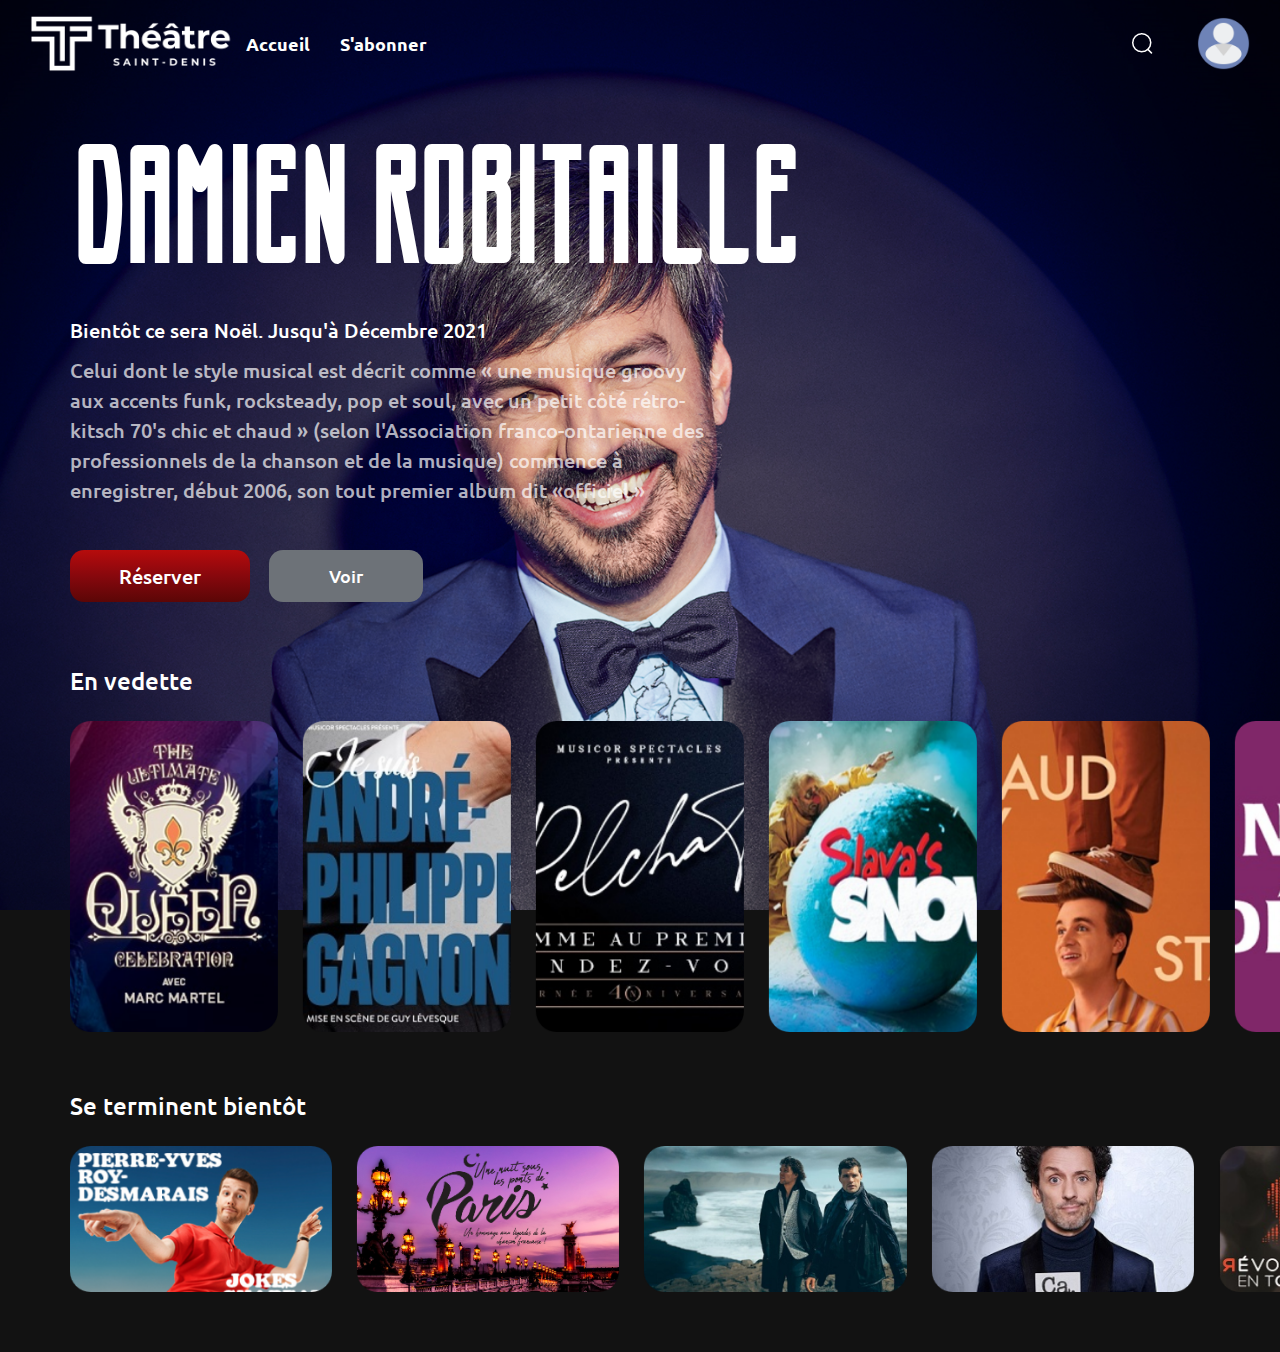
==== index.html @ 953f751d "upload initial des fichiers" ====
<!doctype html>
<html lang="en">

<head>
    <!-- Required meta tags -->
    <meta charset="utf-8">
    <meta name="viewport" content="width=device-width, initial-scale=1, shrink-to-fit=no">
    <!-- Style  CSS -->
    <link rel="stylesheet" href="css/bootstrap.min.css">
    <link rel="stylesheet" href="css/swiper-bundle.min.css" />
    <link rel="stylesheet" href="css/style.css">
    <link rel="stylesheet" href="css/responsive.css">
    <title> INDEX </title>
</head>

<body>
    <section class="header_wrepp">
        <header>
            <div class="logo_box">
                <a href="#.">
                    <img src="images/logo.png" alt="">
                </a>
                <div class="menubar">
                    <ul>
                        <li>
                            <a href="index.html">Accueil</a>
                        </li>
                        <li>
                            <a href="pricing.html">S'abonner</a>
                        </li>
                    </ul>
                </div>
            </div>
            <div class="search_box">
                <a href="#." class="search"><img src="images/search.png" alt=""></a>
                <a href="#."><img src="images/user.png" alt=""></a>
            </div>
        </header>
        <div class="banner_wrepp">
            <h1>Damien Robitaille</h1>
            <h2>Bientôt ce sera Noël. Jusqu'à Décembre 2021</h2>
            <p>Celui dont le style musical est décrit comme « une musique groovy aux accents funk, rocksteady, pop et soul, avec un petit côté rétro-kitsch 70's chic et chaud » (selon l'Association franco-ontarienne des professionnels de la chanson et de
                la musique) commence à enregistrer, début 2006, son tout premier album dit «officiel »</p>
            <div class="banner_btn">
                <a href="cart.html" class="btn btn-danger">Réserver</a>
                <a href="#." class="btn btn-dark">Voir</a>
            </div>
        </div>
        <div class="slider_wrepp1">
            <h2>En vedette</h2>
            <div class="swiper mySwiper">
                <div class="swiper-wrapper">
                    <div class="swiper-slide">
                        <a href="cart.html"><img src="images/QueenCelebration.png" alt=""></a>
                    </div>
                    <div class="swiper-slide">
                        <a href="cart.html"><img src="images/PhilippeGagnon.png" alt=""></a>
                    </div>
                    <div class="swiper-slide">
                        <a href="cart.html"><img src="images/MarioPelchat.png" alt=""></a>
                    </div>
                    <div class="swiper-slide">
                        <a href="cart.html"><img src="images/SlavaSnowshow.png" alt=""></a>
                    </div>
                    <div class="swiper-slide">
                        <a href="cart.html"><img src="images/ArnaudSoly.png" alt=""></a>
                    </div>
                    <div class="swiper-slide">
                        <a href="cart.html"><img src="images/Nuitsdladprime.png" alt=""></a>
                    </div>
                </div>
            </div>
        </div>
        <div class="slider_wrepp1">
            <h2>Se terminent bientôt</h2>
            <div class="swiper mySwiper2">
                <div class="swiper-wrapper">
                    <div class="swiper-slide">
                        <a href="cart.html"><img src="images/PYRD.png" alt=""></a>
                    </div>
                    <div class="swiper-slide">
                        <a href="cart.html"><img src="images/UNSLPP.png" alt=""></a>
                    </div>
                    <div class="swiper-slide">
                        <a href="cart.html"><img src="images/ForKingAndCountry.png" alt=""></a>
                    </div>
                    <div class="swiper-slide">
                        <a href="cart.html"><img src="images/AndrSauva.png" alt=""></a>
                    </div>
                    <div class="swiper-slide">
                        <a href="cart.html"><img src="images/RvolutionEn tourne.png" alt=""></a>
                    </div>
                </div>
            </div>
        </div>
    </section>
    <script src="js/jquery-3.5.1.slim.min.js"></script>
    <script src="js/swiper-bundle.min.js"></script>
    <script src="js/bootstrap.bundle.min.js"></script>
    <script src="js/custom.js"></script>
</body>

</html>
---- css/style.css ----
@import url('https://fonts.googleapis.com/css2?family=Lato:wght@100;300;400;700;900&family=Ubuntu:wght@300;400;500;700&display=swap');
html {
    scroll-behavior: smooth;
}

body {
    background: #121212;
    font-family: 'Ubuntu', sans-serif;
    color: #fff;
    font-size: 16px;
}

@font-face {
    font-family: 'CF Showbizz PERSONAL';
    src: url('../fonts/CFShowbizzPERSONAL-Regular.eot');
    src: url('../fonts/CFShowbizzPERSONAL-Regular.eot?#iefix') format('embedded-opentype'), url('../fonts/CFShowbizzPERSONAL-Regular.woff2') format('woff2'), url('../fonts/CFShowbizzPERSONAL-Regular.woff') format('woff'), url('../fonts/CFShowbizzPERSONAL-Regular.ttf') format('truetype'), url('../fonts/CFShowbizzPERSONAL-Regular.svg#CFShowbizzPERSONAL-Regular') format('svg');
    font-weight: normal;
    font-style: normal;
    font-display: swap;
}

@font-face {
    font-family: 'Leelawadee';
    src: url('../fonts/Leelawadee.eot');
    src: url('../fonts/Leelawadee.eot?#iefix') format('embedded-opentype'), url('../fonts/Leelawadee.woff2') format('woff2'), url('../fonts/Leelawadee.woff') format('woff'), url('../fonts/Leelawadee.ttf') format('truetype'), url('../fonts/Leelawadee.svg#Leelawadee') format('svg');
    font-weight: normal;
    font-style: normal;
    font-display: swap;
}

a.active,
a:focus,
button:focus,
button.active {
    outline: none;
}

a {
    text-decoration: none;
}

.btn:focus {
    box-shadow: none !important;
}

a:focus,
a:hover,
a:active {
    outline: 0;
    box-shadow: none;
}

a:focus,
a:hover {
    text-decoration: none;
}

h1,
h2,
h3,
h4,
h5,
h6 {
    margin-bottom: 0;
}

a {
    text-decoration: none;
    transition: all .5s ease-in-out;
}

a:hover {
    text-decoration: none;
}

ul,
ol {
    margin: 0;
    padding: 0;
    list-style: none;
}

ul li {
    list-style: none;
}

p {
    margin: 0;
}

input:focus,
select:focus,
textarea:focus {
    outline: none;
}

img {
    border-style: none;
    display: inline-block;
    max-width: 100%;
    height: auto;
}

.header_wrepp {
    background: url(../images/banner.png) no-repeat top center;
    background-size: 100% auto;
}

header {
    display: flex;
    align-items: center;
    justify-content: space-between;
    padding: 15px 30px;
}

header .logo_box {
    display: flex;
    align-items: center;
}

header .logo_box .menubar ul {
    display: flex;
}

header .logo_box .menubar ul li {
    font-size: 18px;
    font-weight: 600;
    margin: 0px 15px;
}

header .logo_box .menubar ul li a {
    color: #fff;
}

header .logo_box .menubar ul li a:hover {
    color: #B60C0C;
}

.search_box a {
    display: inline-block;
}

.search_box .search {
    margin-right: 40px;
}

.banner_wrepp {
    padding: 40px 70px 65px;
}

.banner_wrepp h1 {
    font-size: 120px;
    line-height: 168px;
    color: #fff;
    margin-bottom: 20px;
    font-family: 'CF Showbizz PERSONAL';
}

.banner_wrepp h2 {
    font-size: 20px;
    font-weight: 500;
    line-height: 30px;
    margin-bottom: 10px;
    max-width: 640px;
    color: #fff;
}

.banner_wrepp p {
    font-size: 20px;
    font-weight: 500;
    margin-bottom: 45px;
    line-height: 30px;
    max-width: 640px;
    color: rgba(255, 255, 255, 0.7);
}

.banner_wrepp .banner_btn .btn-danger {
    width: 180px;
    line-height: 52px;
    font-weight: 500;
    font-size: 20px;
    text-align: center;
    color: #fff;
    border: none;
    margin-right: 15px;
    padding: 0;
    border-radius: 14px;
    background-image: linear-gradient(to bottom, #b60c0c, #9f090d, #87080d, #71070a, #5b0606);
}

.banner_wrepp .banner_btn .btn-dark {
    width: 154px;
    line-height: 52px;
    font-weight: 500;
    font-size: 18px;
    text-align: center;
    color: #fff;
    padding: 0;
    border: none;
    border-radius: 14px;
    background: #6D7278;
}

.slider_wrepp1 {
    padding-left: 70px;
    padding-bottom: 60px;
}

.slider_wrepp1 h2 {
    font-weight: 500;
    font-size: 24px;
    color: #fff;
    margin-bottom: 25px;
}

.pricing_wrepp {
    background: url(../images/Arrire-plan.png) no-repeat top center;
    background-size: cover;
    padding-bottom: 100px;
}

.pricing_banner {
    padding: 40px 70px 65px;
}

.pricing_banner h1 {
    font-size: 120px;
    line-height: 168px;
    color: #fff;
    position: relative;
    z-index: 9999;
    margin-bottom: 20px;
    font-family: 'CF Showbizz PERSONAL';
}

.pricing_banner h2 {
    font-weight: normal;
    font-size: 31px;
    line-height: 29px;
    text-align: center;
    color: #e02020;
    max-width: 472px;
    text-shadow: 0px 3px 6px rgba(0, 0, 0, 0.83);
}

.pricing_table {
    padding: 40px 0px;
}

.pricing_table .pricing_box {
    background: url(../images/pricebg.png) no-repeat center center;
    background-size: 100% 100%;
    padding: 26px;
}

.pricing_table .pricing_box h2 {
    font-weight: bold;
    font-size: 31px;
    line-height: 29px;
    text-align: center;
    padding-top: 30px;
    color: #4d4d4d;
    padding-bottom: 8px;
}

.pricing_table .pricing_box h6 {
    font-weight: 500;
    font-size: 11px;
    line-height: 27px;
    margin-bottom: 45px;
    text-align: center;
    color: #808080;
}

.pricing_table .pricing_box h3 {
    font-weight: 300;
    font-size: 40px;
    line-height: 28px;
    text-align: center;
    color: #808080;
    margin-bottom: 25px;
}

.pricing_table .pricing_box h3 sub {
    font-size: 12px;
}

.pricing_table .pricing_box hr {
    background: #E6E6E6;
    height: 2px;
    margin: 0;
}

.pricing_table .pricing_box ul {
    margin-bottom: 30px;
}

.pricing_table .pricing_box ul li {
    font-weight: 500;
    font-size: 11px;
    line-height: 13px;
    margin-bottom: 10px;
    display: flex;
    align-items: center;
    text-align: left;
    color: #6d7278;
}

.pricing_table .pricing_box ul li .circle1 {
    background: #808080;
    width: 9px;
    display: inline-block;
    margin-right: 10px;
    height: 9px;
    border-radius: 100%;
}

.pricing_table .pricing_box ul li .circle2 {
    border: 1px solid #808080;
    width: 9px;
    display: inline-block;
    margin-right: 10px;
    height: 9px;
    border-radius: 100%;
}

.pricing_table .pricing_box .btn-dark {
    width: 147.73px;
    display: block;
    margin: auto;
    line-height: 45.36px;
    border-radius: 22.68px;
    padding: 0;
    background-image: linear-gradient(to bottom, #bbbbbb, #9f9f9f, #848484, #696969, #505050);
    border: none;
    font-weight: bold;
    font-size: 18px;
    text-align: center;
    color: #fff;
}

.pricing_table .swiper-slide-active .pricing_box {
    background: url(../images/pricingbgactive.png) no-repeat center center;
    background-size: 100% 100%;
}

.pricing_table .swiper-slide-active .pricing_box h2,
.pricing_table .swiper-slide-active .pricing_box h6,
.pricing_table .swiper-slide-active .pricing_box h3,
.pricing_table .swiper-slide-active .pricing_box ul li {
    color: #fff;
}

.pricing_table .swiper-slide-active .pricing_box .circle1 {
    background: #fff;
}

.pricing_table .swiper-slide-active .pricing_box .circle2 {
    background: #fff;
    border: none;
}

.pricing_table .swiper-slide-active .pricing_box .btn-dark {
    background-image: linear-gradient(to bottom, #b60c0c, #9f090d, #87080d, #71070a, #5b0606);
    color: #fff;
}

.cart_main {
    padding: 0px 70px;
}

.cart_wrepp {
    background: #fffff9;
    filter: drop-shadow(1.5px 2.6px 51px #d5cfd0);
    border-radius: 14px;
    padding: 40px 15px 30px 70px;
}

.cart_wrepp hr {
    background: #00000042;
    margin: 0;
    margin-bottom: 40px;
}

.cart_row {
    display: flex;
    justify-content: space-between;
}

.cart_col1 {}

.cart_col1 .product_img {
    width: 172px;
}

.cart_col1 .product_details {
    padding-left: 20px;
    display: flex;
    align-items: center;
    justify-content: space-between;
}

.product_details_col1 {
    width: 410px;
}

.cart_col1 .product_details h2 {
    font-weight: 500;
    font-size: 30px;
    line-height: 32px;
    text-align: left;
    margin-bottom: 18px;
    color: #000;
}

.cart_col1 .product_details p {
    font-family: 'Leelawadee';
    font-weight: normal;
    font-size: 15px;
    line-height: 18px;
    text-align: left;
    color: #9d9d9d;
    margin-bottom: 45px;
}

.cart_col1 .product_details .g-box {
    display: flex;
    align-items: center;
    max-width: 310px;
    justify-content: space-between;
}

.cart_col1 .product_details .g-box .box1 {
    width: 52px;
    line-height: 40px;
    border: 1px solid #9D9D9D;
    border-radius: 4px;
    font-weight: 500;
    font-size: 30px;
    text-align: center;
    color: #9d9d9d;
}

.cart_col1 .product_details .g-box .box2 {
    width: 90px;
    line-height: inherit;
    border: 1px solid #9D9D9D;
    border-radius: 4px;
    font-weight: 500;
    font-size: 9px;
    text-align: center;
    color: #9d9d9d;
}

.cart_col1 .product_details .g-box h3 {
    font-family: 'Lato', sans-serif;
    font-weight: normal;
    font-size: 30px;
    line-height: 36px;
    text-align: left;
    color: #9d9d9d;
}

.number {
    display: flex;
    flex-direction: column;
}

.number .minus {
    font-family: 'Lato', sans-serif;
    font-weight: normal;
    font-size: 30px;
    line-height: 36px;
    text-align: center;
    cursor: pointer;
    color: #000;
}

.number .plus {
    font-family: 'Lato', sans-serif;
    font-weight: normal;
    font-size: 30px;
    line-height: 36px;
    text-align: center;
    color: #000;
    cursor: pointer;
    margin-bottom: 10px;
}

.number input {
    width: 40px;
    height: 40px;
    border-radius: 4px;
    border: 1px solid #000;
    font-family: 'Lato', sans-serif;
    font-weight: normal;
    font-size: 30px;
    text-align: center;
    color: #000;
    margin-bottom: 10px;
}

.number input::placeholder {
    color: #000;
}

.cross {
    border-radius: 4px;
    width: 30px;
    line-height: 30px;
    border: 1px solid #000;
    font-weight: 500;
    font-size: 15px;
    text-align: center;
    color: #000;
}

.cross a {
    color: #000;
}

.product_details_col2 {
    display: flex;
    align-items: center;
    justify-content: space-between;
    width: 160px;
}

.cart_col2 {
    max-width: 272px;
    border-radius: 5px;
    border: 1px solid #000000;
    padding: 20px 15px;
}

.cart_col2 h2 {
    font-weight: 500;
    font-size: 30px;
    line-height: 30px;
    text-align: center;
    color: #000;
    margin-bottom: 20px;
}

.cart_col2 .visa_card {
    border-radius: 5px;
    background: #9d9d9d;
    padding: 10px 12px;
}

.card_number {
    padding: 20px 0px;
    display: flex;
    justify-content: space-between;
    align-items: center;
}

.card_number span {
    font-family: 'Lato', sans-serif;
    font-weight: normal;
    font-size: 15px;
    line-height: 18px;
    text-align: left;
    color: #fff;
}

.dub_box {
    display: flex;
    justify-content: space-between;
    align-items: center;
}

.dub_box span {
    font-family: 'Lato', sans-serif;
    font-weight: normal;
    font-size: 15px;
    line-height: 18px;
    text-align: left;
    color: #fff;
}

.changer {
    font-family: 'Lato', sans-serif;
    font-weight: normal;
    font-size: 15px;
    line-height: 18px;
    text-align: center;
    color: #000;
    padding: 15px 0px;
    border-bottom: 1px solid #00000042;
}

.paypal {
    font-family: 'Lato', sans-serif;
    font-weight: normal;
    font-size: 15px;
    line-height: 18px;
    text-align: center;
    color: #000;
    padding: 15px 0px;
    border-bottom: 1px solid #00000042;
}

.paypal img {
    display: inline-block;
    margin-top: 20px;
}

.sous_box {
    padding-top: 40px;
    text-align: center;
}

.sous_box p {
    font-family: 'Lato', sans-serif;
    font-weight: normal;
    font-size: 15px;
    line-height: 18px;
    text-align: center;
    color: #000;
    margin-bottom: 15px;
}

.sous_box h3 {
    font-family: 'Lato', sans-serif;
    font-weight: normal;
    font-size: 30px;
    line-height: 36px;
    text-align: center;
    color: #000;
    margin-bottom: 15px;
}

.sous_box .btn-danger {
    width: 170px;
    line-height: 52px;
    font-family: 'Lato', sans-serif;
    font-weight: normal;
    font-size: 15px;
    text-align: center;
    color: #fff;
    border: none;
    padding: 0;
    border-radius: 5px;
    background-image: linear-gradient(to bottom, #b60c0c, #9f090d, #87080d, #71070a, #5b0606);
}

.total_box {
    display: flex;
    align-items: center;
    justify-content: space-between;
}

.total_box .btn-dark {
    width: 172px;
    line-height: 40px;
    border-radius: 5px;
    display: block;
    padding: 0;
    background-image: linear-gradient(to bottom, #bbbbbb, #9f9f9f, #848484, #696969, #505050);
    border: none;
    font-weight: bold;
    font-size: 18px;
    text-align: center;
    color: #fff;
}

.total_box h4 {
    font-family: 'Lato', sans-serif;
    font-weight: normal;
    font-size: 30px;
    line-height: 36px;
    color: #000;
}

.total_box h4 span {
    font-size: 15px;
    line-height: 18px;
}

.mobile_payment {
    display: none;
}

.cart_mobile_wrepp {
    display: none;
}
---- css/responsive.css ----
@media (max-width:1320.98px) {
        .cart_wrepp {
            padding: 15px;
        }
        .cart_wrepp hr {
            display: none;
        }
        .cart_col1 .product_img {
            width: 120px;
        }
        .product_details_col1 {
            width: 260px;
        }
        .product_details_col2 {
            width: 110px;
        }
        .cart_col2 {
            padding: 10px;
            max-width: 230px;
        }
        .cart_col1 .product_details p {
            margin-bottom: 20px;
        }
        .cart_col1 .product_details h2 {
            font-size: 20px;
            line-height: 25px;
            margin-bottom: 10px;
        }
        .cart_col1 .product_details .g-box h3 {
            font-size: 20px;
            line-height: 30px;
        }
        .total_box h4 {
            font-size: 20px;
            line-height: 30px;
        }
        .total_box h4 span {
            font-size: 12px;
        }
        .sous_box h3 {
            font-size: 20px;
            line-height: 30px;
            margin-bottom: 15px;
        }
        .cart_col2 h2 {
            font-size: 20px;
            line-height: 30px;
        }
    }
    
    @media (max-width:991.98px) {
        .banner_wrepp {
            padding: 40px 25px 30px;
        }
        .slider_wrepp1 {
            padding-left: 25px;
            padding-bottom: 30px;
        }
        .header_wrepp {
            background-size: cover;
        }
        .swiper-slide img {
            width: 100%;
        }
        .banner_wrepp h1 {
            font-size: 80px;
            line-height: 90px;
        }
        .banner_wrepp p {
            font-size: 16px;
            margin-bottom: 25px;
            line-height: 22px;
        }
        .pricing_banner {
            padding: 40px 25px 30px;
        }
        .pricing_banner h1 {
            font-size: 80px;
            line-height: 90px;
            text-align: center;
        }
        .pricing_banner h2 {
            font-weight: normal;
            font-size: 20px;
            line-height: 29px;
            margin: auto;
        }
        .pricing_table {
            padding: 0px 0px 40px;
        }
        .pricing_table .container {
            padding: 0;
        }
        .pricing_table .pricing_box hr {
            width: 92%;
            margin: auto;
        }
        .cart_row {
            display: block;
        }
        .cart_col1 .product_img {
            width: auto;
        }
        .cart_col2 {
            display: none;
        }
        .total_box {
            display: none;
        }
        .mobile_payment h2 {
            font-weight: 500;
            font-size: 30px;
            line-height: 30px;
            text-align: center;
            color: #000;
            margin-bottom: 10px;
        }
        .payment_row {
            align-items: center;
            display: flex;
            flex-wrap: wrap;
        }
        .payment_row .card_row {
            flex: 0 0 33.33%;
            max-width: 33.33%;
            padding: 0px 10px;
        }
        .payment_row .paypal {
            flex: 0 0 33.33%;
            max-width: 33.33%;
        }
        .payment_row .sub_total {
            flex: 0 0 33.33%;
            max-width: 33.33%;
        }
        .payment_row h2 {
            font-weight: 500;
            font-size: 30px;
            line-height: 30px;
            text-align: center;
            color: #000;
            margin-bottom: 20px;
        }
        .payment_row .visa_card {
            border-radius: 5px;
            background: #9d9d9d;
            padding: 10px 12px;
        }
        .payment_row h3 {
            font-family: 'Lato', sans-serif;
            font-weight: normal;
            font-size: 15px;
            line-height: 18px;
            text-align: center;
            color: #000;
            padding: 15px 0px;
        }
        .paypal {
            font-family: 'Lato', sans-serif;
            font-weight: normal;
            font-size: 15px;
            text-align: center;
            line-height: 18px;
            text-align: center;
            color: #000;
            padding: 15px 0px;
            border: none;
            border-left: 1px solid #00000042;
            border-right: 1px solid #00000042;
        }
        .sub_total {
            text-align: center;
        }
        .sub_total h4 span {
            font-family: 'Lato', sans-serif;
            font-size: 15px;
            line-height: 18px;
            color: #000;
            display: block;
        }
        .sub_total h4 {
            font-weight: normal;
            font-size: 25px;
            line-height: 36px;
            text-align: center;
            color: #000;
        }
        .payer {
            display: flex;
            margin-top: 20px;
        }
        .payer .btn-dark {
            width: 172px;
            line-height: 40px;
            border-radius: 5px;
            display: block;
            padding: 0;
            background-image: linear-gradient(to bottom, #bbbbbb, #9f9f9f, #848484, #696969, #505050);
            border: none;
            font-weight: normal;
            font-size: 15px;
            margin-right: 10px;
            text-align: center;
            color: #fff;
        }
        .payer .btn-danger {
            width: 100%;
            line-height: 40px;
            font-weight: normal;
            font-size: 15px;
            text-align: center;
            color: #fff;
            border: none;
            padding: 0;
            border-radius: 5px;
            background-image: linear-gradient(to bottom, #b60c0c, #9f090d, #87080d, #71070a, #5b0606);
        }
        .mobile_payment {
            display: block;
        }
        .paypal {
            font-size: 12px;
            text-align: center;
            line-height: 18px;
            text-align: center;
            color: #000;
            padding: 10px;
            border: none;
            border-left: 1px solid #00000042;
            border-right: 1px solid #00000042;
        }
        .sub_total h4 {
            font-weight: normal;
            font-size: 18px;
            color: #000;
        }
        .payment_row {
            display: none;
        }
        .mobile_payment h2 {
            display: none;
        }
    }
    
    @media (max-width:575.98px) {
        .banner_wrepp {
            padding: 40px 15px 30px;
        }
        .slider_wrepp1 {
            padding-left: 15px;
        }
        header {
            display: flex;
            align-items: center;
            justify-content: space-between;
            padding: 15px;
        }
        .banner_wrepp h1 {
            font-size: 60px;
            line-height: 70px;
        }
        .search_box .search {
            display: none;
        }
        header .logo_box .menubar ul {
            display: flex;
            flex-direction: column;
            align-items: center;
        }
        .pricing_table .pricing_box {
            padding: 26px 10px;
            max-width: 80%;
            margin: auto;
        }
        .pricing_table .pricing_box h2 {
            font-size: 20px;
        }
        .pricing_banner h1 {
            font-size: 60px;
            line-height: 70px;
            text-align: center;
        }
        .pricing_wrepp {
            padding-bottom: 50px;
        }
        #exampleModal .cart_col2 {
            display: block;
            border-radius: 0px;
            max-width: 100%;
            padding: 40px 10px 20px 10px;
        }
        #exampleModal .paypal {
            border: none;
            border-bottom: 1px solid #00000042;
        }
        #exampleModal .paypal img {
            display: block;
            margin: auto;
            margin-top: 20px;
        }
        #exampleModal .modal-body {
            position: relative;
            flex: 1 1 auto;
            padding: 0;
        }
        .cart_wrepp {
            padding: 15px;
            display: none;
        }
        .cart_mobile_wrepp {
            background: #fffff9;
            filter: drop-shadow(1.5px 2.6px 51px #d5cfd0);
            padding: 20px 10px;
            border-radius: 10px;
        }
        .cart_mobile_wrepp .mobile_col1 {
            width: 172px;
            margin-right: 10px;
        }
        .cart_mobile_wrepp .mobile_col2 h2 {
            font-weight: 500;
            font-size: 20px;
            line-height: 20px;
            text-align: center;
            margin-bottom: 10px;
            color: #000;
        }
        .cart_mobile_wrepp .mobile_col2 p {
            font-family: 'Leelawadee';
            font-weight: normal;
            font-size: 8px;
            line-height: 18px;
            text-align: center;
            color: #9d9d9d;
        }
        .cart_mobile_wrepp .mobile_col2 .number {
            display: flex;
            flex-direction: row;
            margin: 10px auto;
            max-width: 130px;
        }
        .cart_mobile_wrepp .mobile_col2 .number .plus {
            margin: 0px 15px;
        }
        .cart_mobile_wrepp .mobile_col2 .number .minus {
            margin: 0px 15px;
        }
        .prix {
            width: 90px;
            line-height: inherit;
            border: 1px solid #9D9D9D;
            border-radius: 4px;
            font-weight: 500;
            font-size: 9px;
            display: block;
            text-align: center;
            color: #9d9d9d;
            margin-bottom: 10px;
        }
        .prix_g {
            width: 66px;
            line-height: 40px;
            font-weight: normal;
            border: 1px solid #9D9D9D;
            border-radius: 4px;
            font-weight: 500;
            font-size: 30px;
            text-align: center;
            color: #9d9d9d;
        }
        .prix_m {
            font-weight: normal;
            font-size: 30px;
            line-height: 36px;
            text-align: left;
            color: #9d9d9d;
            margin-left: 10px;
        }
        .mobile_col2 {
            width: calc(100% - 172px);
        }
        .mobile_col2 .cross {
            border-radius: 4px;
            width: 30px;
            line-height: 30px;
            border: 1px solid #E02020;
            font-weight: 500;
            font-size: 15px;
            text-align: center;
            color: #E02020;
            float: right;
            margin-right: 10px;
        }
        .mobile_col2 .cross a {
            color: #E02020;
        }
        .cart_mobile_wrepp .payer {
            display: flex;
            margin-top: 0px;
        }
        .m_total {
            padding: 10px 0px;
            font-weight: normal;
            font-size: 30px;
            line-height: 36px;
            text-align: center;
            color: #000;
        }
        .m_total span {
            font-weight: normal;
            font-size: 15px;
            line-height: 18px;
            color: #000;
        }
        .cart_main {
            padding: 0px 10px;
        }
        .cart_mobile_wrepp {
            display: block;
        }
        #exampleModal .modal-dialog {
            margin: 0px 1.5rem;
        }
        .prix_m {
            font-weight: normal;
            font-size: 20px;
        }
        .prix_g {
            font-size: 25px;
        }
        .sous_box .btn-danger {
            width: 210px;
            line-height: 40px;
        }
        #exampleModal .cart_col2 h2 {
            font-size: 30px;
            line-height: 30px;
        }
    }
    
    @media (max-width:480.98px) {
        .banner_wrepp h1 {
            font-size: 40px;
            line-height: 50px;
        }
        .banner_wrepp h2 {
            font-size: 16px;
            line-height: 20px;
        }
        .banner_wrepp .banner_btn .btn-danger {
            width: 120px;
            line-height: 46px;
            font-size: 16px;
        }
        .banner_wrepp .banner_btn .btn-dark {
            width: 110px;
            line-height: 46px;
            font-size: 15px;
        }
        .pricing_banner h1 {
            font-size: 40px;
            line-height: 50px;
            text-align: center;
        }
        .cart_mobile_wrepp .mobile_col1 {
            width: 120px;
            margin-right: 10px;
        }
        .mobile_col2 {
            width: calc(100% - 120px);
        }
    }
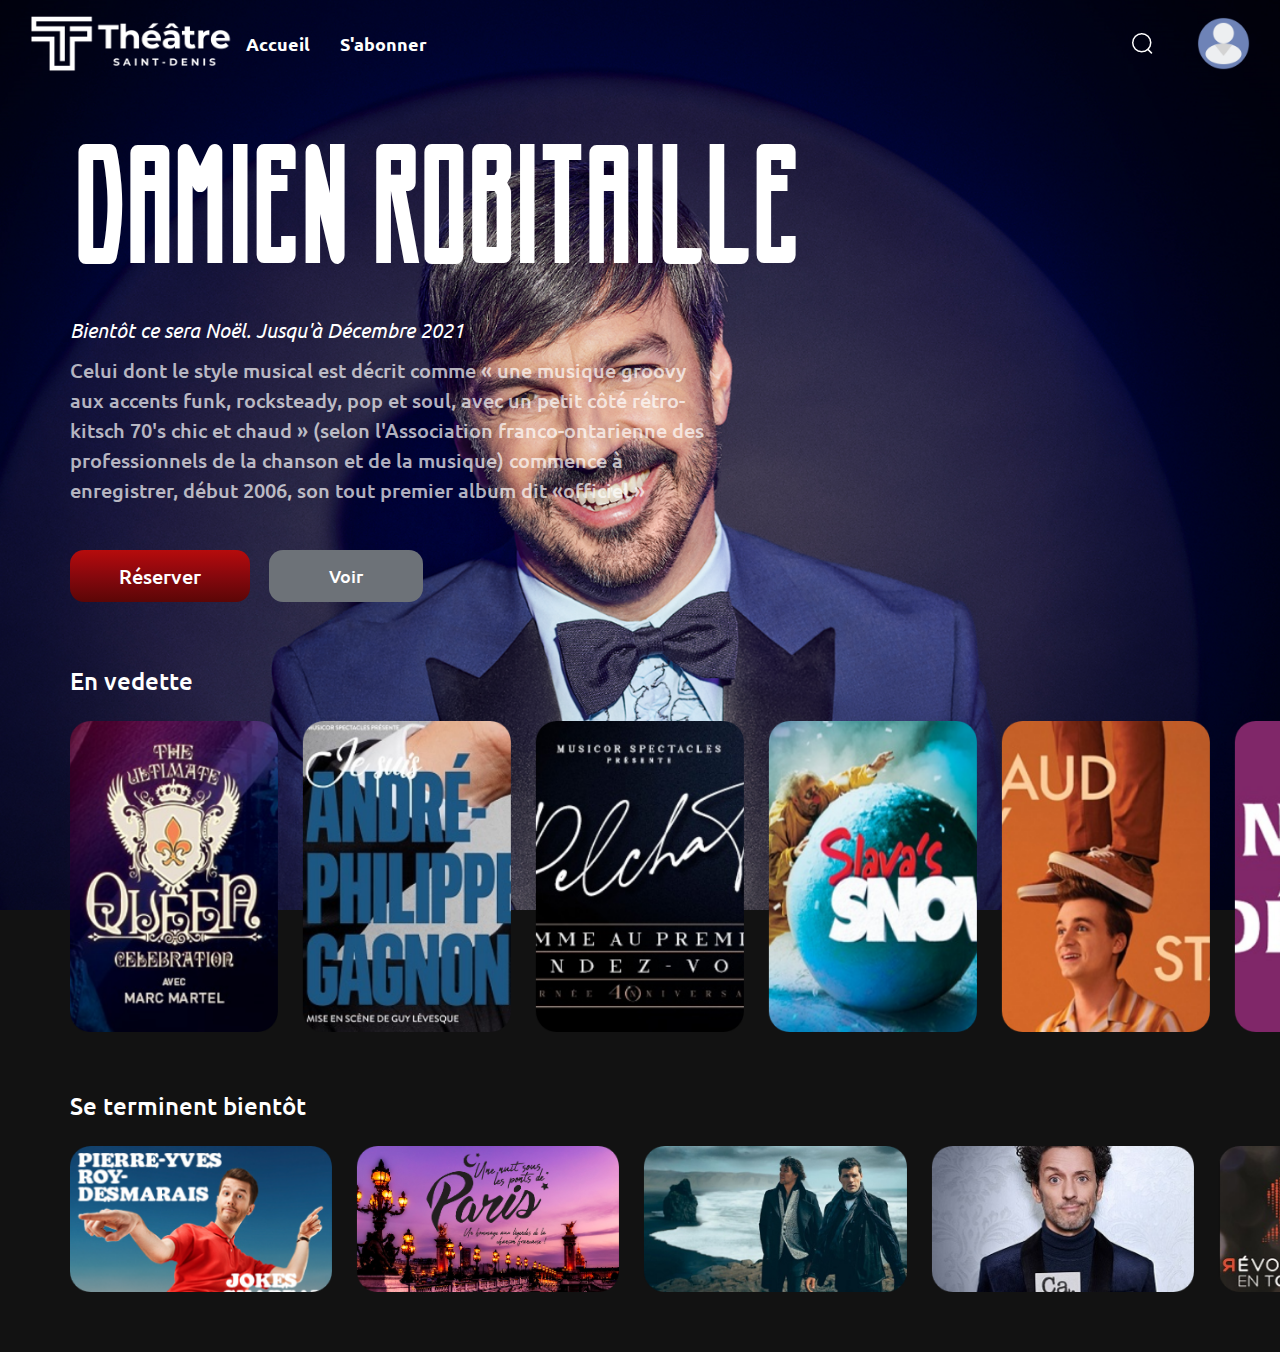
==== commit 1344e09b: "Mise en italique du H2 de la page d'accueil." ====
--- a/index.html
+++ b/index.html
@@ -38,7 +38,7 @@
         </header>
         <div class="banner_wrepp">
             <h1>Damien Robitaille</h1>
-            <h2>Bientôt ce sera Noël. Jusqu'à Décembre 2021</h2>
+            <h2><i>Bientôt ce sera Noël. Jusqu'à Décembre 2021</i></h2>
             <p>Celui dont le style musical est décrit comme « une musique groovy aux accents funk, rocksteady, pop et soul, avec un petit côté rétro-kitsch 70's chic et chaud » (selon l'Association franco-ontarienne des professionnels de la chanson et de
                 la musique) commence à enregistrer, début 2006, son tout premier album dit «officiel »</p>
             <div class="banner_btn">
